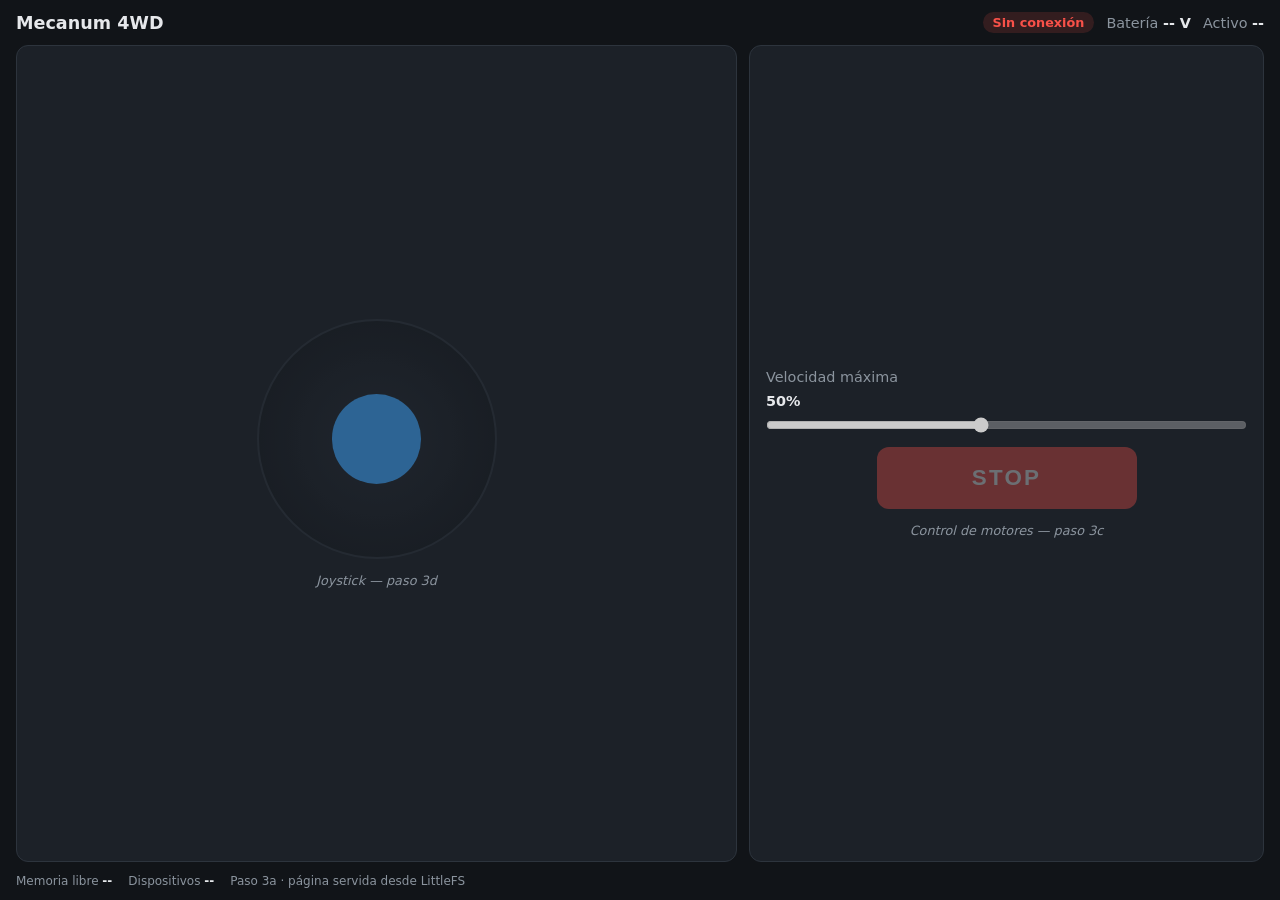
==== firmware/test_web/data/index.html @ 3074cd60 "Paso 3a test_web: página de control servida desde LittleFS - Nuevo firmware/test_web: el robot crea " ====
<!DOCTYPE html>
<html lang="es">
<head>
  <meta charset="utf-8">
  <meta name="viewport" content="width=device-width, initial-scale=1, maximum-scale=1, user-scalable=no">
  <meta name="theme-color" content="#111418">
  <title>Mecanum Robot</title>
  <link rel="stylesheet" href="style.css">
</head>
<body>
  <!-- Barra superior: estado de conexión y telemetría -->
  <header>
    <h1>Mecanum 4WD</h1>
    <div class="estado">
      <span id="conexion" class="indicador desconectado">Sin conexión</span>
      <span class="dato">Batería <b id="bateria">-- V</b></span>
      <span class="dato">Activo <b id="uptime">--</b></span>
    </div>
  </header>

  <!-- Zona de control: se irá llenando en los sub-pasos 3b–3e -->
  <main>
    <section class="panel" id="zona-joystick">
      <div class="joystick-base">
        <div class="joystick-mando"></div>
      </div>
      <p class="pendiente">Joystick — paso 3d</p>
    </section>

    <section class="panel controles">
      <label>Velocidad máxima <b id="vel-valor">50%</b>
        <input type="range" id="vel-max" min="10" max="100" value="50" disabled>
      </label>
      <button id="stop" class="stop" disabled>STOP</button>
      <p class="pendiente">Control de motores — paso 3c</p>
    </section>
  </main>

  <footer>
    <span>Memoria libre <b id="heap">--</b></span>
    <span>Dispositivos <b id="clientes">--</b></span>
    <span>Paso 3a · página servida desde LittleFS</span>
  </footer>

  <script src="app.js"></script>
</body>
</html>
---- firmware/test_web/data/style.css ----
/* Página de control — Robot Mecanum 4WD
   Sin librerías externas: el celular no tiene internet en la red del robot. */

:root {
  --fondo: #111418;
  --panel: #1c2128;
  --borde: #2d343d;
  --texto: #e6e8eb;
  --suave: #8b949e;
  --acento: #3fa7ff;
  --ok: #3fb950;
  --error: #f85149;
}

* { box-sizing: border-box; margin: 0; padding: 0; }

html, body {
  height: 100%;
  background: var(--fondo);
  color: var(--texto);
  font-family: system-ui, -apple-system, "Segoe UI", Roboto, sans-serif;
  -webkit-user-select: none;
  user-select: none;
  -webkit-tap-highlight-color: transparent;
  touch-action: none;            /* evita zoom y scroll al usar el joystick */
}

body {
  display: flex;
  flex-direction: column;
  padding: 12px 16px;
  gap: 12px;
}

/* --- Barra superior --- */
header {
  display: flex;
  flex-wrap: wrap;
  align-items: center;
  justify-content: space-between;
  gap: 8px;
}
h1 { font-size: 1.1rem; font-weight: 600; }

.estado { display: flex; flex-wrap: wrap; gap: 12px; align-items: center; font-size: 0.9rem; }
.dato { color: var(--suave); }
.dato b { color: var(--texto); font-variant-numeric: tabular-nums; }

.indicador {
  padding: 3px 10px;
  border-radius: 999px;
  font-size: 0.8rem;
  font-weight: 600;
}
.indicador.conectado    { background: rgba(63, 185, 80, 0.15); color: var(--ok); }
.indicador.desconectado { background: rgba(248, 81, 73, 0.15); color: var(--error); }

/* --- Zona de control: dos columnas en horizontal, una en vertical --- */
main {
  flex: 1;
  display: grid;
  grid-template-columns: 1fr;
  gap: 12px;
  min-height: 0;
}
@media (orientation: landscape) {
  main { grid-template-columns: 1.4fr 1fr; }
}

.panel {
  background: var(--panel);
  border: 1px solid var(--borde);
  border-radius: 12px;
  padding: 16px;
  display: flex;
  flex-direction: column;
  align-items: center;
  justify-content: center;
  gap: 14px;
  min-height: 0;
}

/* --- Joystick (visual por ahora) --- */
.joystick-base {
  width: min(55vmin, 240px);
  aspect-ratio: 1;
  border-radius: 50%;
  border: 2px solid var(--borde);
  background: radial-gradient(circle, #232a33 0%, #181c22 70%);
  display: flex;
  align-items: center;
  justify-content: center;
  opacity: 0.5;
}
.joystick-mando {
  width: 38%;
  aspect-ratio: 1;
  border-radius: 50%;
  background: var(--acento);
}

/* --- Controles --- */
.controles label {
  width: 100%;
  display: flex;
  flex-direction: column;
  gap: 8px;
  font-size: 0.9rem;
  color: var(--suave);
}
.controles label b { color: var(--texto); }
input[type="range"] { width: 100%; accent-color: var(--acento); }

.stop {
  width: 100%;
  max-width: 260px;
  padding: 18px 0;
  border: none;
  border-radius: 12px;
  background: var(--error);
  color: #fff;
  font-size: 1.4rem;
  font-weight: 800;
  letter-spacing: 0.1em;
}
.stop:disabled { opacity: 0.35; }

.pendiente { font-size: 0.8rem; color: var(--suave); font-style: italic; }

/* --- Pie --- */
footer {
  display: flex;
  flex-wrap: wrap;
  gap: 4px 16px;
  font-size: 0.75rem;
  color: var(--suave);
}
footer b { color: var(--texto); font-variant-numeric: tabular-nums; }
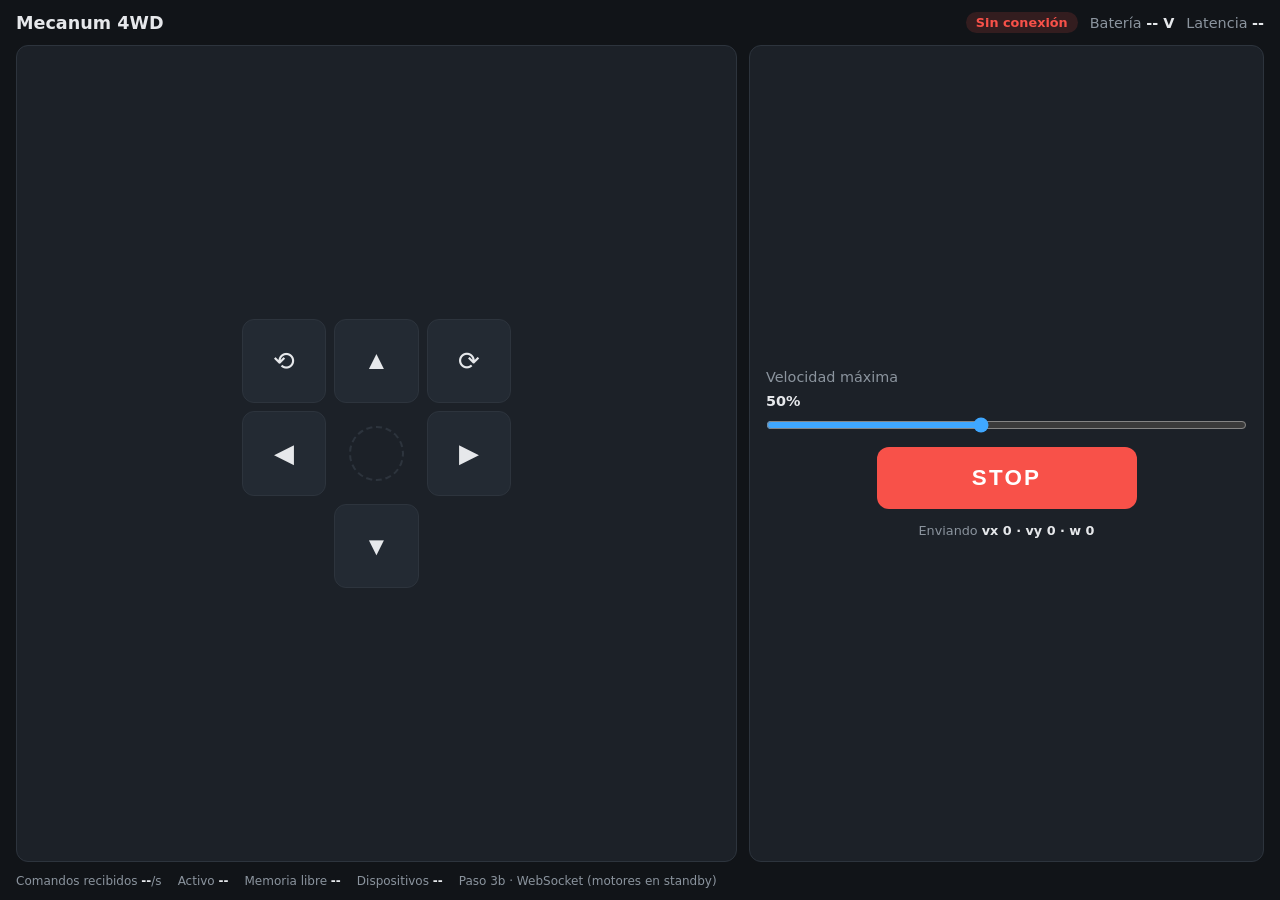
==== commit 7e3e061a: "Paso 3b test_web: control por WebSocket con failsafe - WebSocket /ws: la página envía "C vx vy w vma" ====
--- a/firmware/test_web/data/index.html
+++ b/firmware/test_web/data/index.html
@@ -13,33 +13,50 @@
     <h1>Mecanum 4WD</h1>
     <div class="estado">
       <span id="conexion" class="indicador desconectado">Sin conexión</span>
+      <span id="failsafe" class="indicador aviso oculto">Failsafe</span>
       <span class="dato">Batería <b id="bateria">-- V</b></span>
-      <span class="dato">Activo <b id="uptime">--</b></span>
+      <span class="dato">Latencia <b id="latencia">--</b></span>
     </div>
   </header>
 
-  <!-- Zona de control: se irá llenando en los sub-pasos 3b–3e -->
+  <!-- Aviso cuando otro dispositivo toma el control -->
+  <div id="aviso-tomado" class="aviso-tomado oculto">
+    Otro dispositivo tomó el control del robot.
+    <button id="recuperar">Recuperar control</button>
+  </div>
+
   <main>
-    <section class="panel" id="zona-joystick">
-      <div class="joystick-base">
-        <div class="joystick-mando"></div>
+    <!-- Botones de dirección: mantener presionado para mover.
+         El joystick los complementará en el paso 3d. -->
+    <section class="panel">
+      <div class="pad">
+        <button class="dir" data-w="-100"  aria-label="Rotar a la izquierda">⟲</button>
+        <button class="dir" data-vy="100"  aria-label="Adelante">▲</button>
+        <button class="dir" data-w="100"   aria-label="Rotar a la derecha">⟳</button>
+        <button class="dir" data-vx="-100" aria-label="Izquierda">◀</button>
+        <span class="centro"></span>
+        <button class="dir" data-vx="100"  aria-label="Derecha">▶</button>
+        <span></span>
+        <button class="dir" data-vy="-100" aria-label="Atrás">▼</button>
+        <span></span>
       </div>
-      <p class="pendiente">Joystick — paso 3d</p>
     </section>
 
     <section class="panel controles">
       <label>Velocidad máxima <b id="vel-valor">50%</b>
-        <input type="range" id="vel-max" min="10" max="100" value="50" disabled>
+        <input type="range" id="vel-max" min="10" max="100" value="50">
       </label>
-      <button id="stop" class="stop" disabled>STOP</button>
-      <p class="pendiente">Control de motores — paso 3c</p>
+      <button id="stop" class="stop">STOP</button>
+      <p class="enviando">Enviando <b id="cmd-actual">vx 0 · vy 0 · w 0</b></p>
     </section>
   </main>
 
   <footer>
+    <span>Comandos recibidos <b id="hz">--</b>/s</span>
+    <span>Activo <b id="uptime">--</b></span>
     <span>Memoria libre <b id="heap">--</b></span>
     <span>Dispositivos <b id="clientes">--</b></span>
-    <span>Paso 3a · página servida desde LittleFS</span>
+    <span>Paso 3b · WebSocket (motores en standby)</span>
   </footer>
 
   <script src="app.js"></script>
--- a/firmware/test_web/data/style.css
+++ b/firmware/test_web/data/style.css
@@ -10,6 +10,7 @@
   --acento: #3fa7ff;
   --ok: #3fb950;
   --error: #f85149;
+  --aviso: #d29922;
 }
 
 * { box-sizing: border-box; margin: 0; padding: 0; }
@@ -80,23 +81,32 @@
   min-height: 0;
 }
 
-/* --- Joystick (visual por ahora) --- */
-.joystick-base {
-  width: min(55vmin, 240px);
+/* --- Botones de dirección (mantener presionado) --- */
+.pad {
+  width: min(60vmin, 270px);
   aspect-ratio: 1;
+  display: grid;
+  grid-template-columns: repeat(3, 1fr);
+  grid-template-rows: repeat(3, 1fr);
+  gap: 8px;
+}
+.dir {
+  border: 1px solid var(--borde);
+  border-radius: 12px;
+  background: #232a33;
+  color: var(--texto);
+  font-size: 1.6rem;
+  touch-action: none;
+}
+.dir.activo {
+  background: var(--acento);
+  border-color: var(--acento);
+  color: #0b1220;
+}
+.centro {
   border-radius: 50%;
-  border: 2px solid var(--borde);
-  background: radial-gradient(circle, #232a33 0%, #181c22 70%);
-  display: flex;
-  align-items: center;
-  justify-content: center;
-  opacity: 0.5;
-}
-.joystick-mando {
-  width: 38%;
-  aspect-ratio: 1;
-  border-radius: 50%;
-  background: var(--acento);
+  border: 2px dashed var(--borde);
+  margin: 18%;
 }
 
 /* --- Controles --- */
@@ -124,8 +134,36 @@
   letter-spacing: 0.1em;
 }
 .stop:disabled { opacity: 0.35; }
+.stop:active { filter: brightness(1.25); }
 
-.pendiente { font-size: 0.8rem; color: var(--suave); font-style: italic; }
+.enviando { font-size: 0.8rem; color: var(--suave); }
+.enviando b { color: var(--texto); font-variant-numeric: tabular-nums; }
+
+/* --- Avisos --- */
+.indicador.aviso { background: rgba(210, 153, 34, 0.18); color: var(--aviso); }
+.oculto { display: none !important; }
+
+.aviso-tomado {
+  display: flex;
+  flex-wrap: wrap;
+  align-items: center;
+  justify-content: space-between;
+  gap: 8px 16px;
+  padding: 10px 14px;
+  border-radius: 10px;
+  background: rgba(210, 153, 34, 0.15);
+  border: 1px solid rgba(210, 153, 34, 0.4);
+  color: var(--aviso);
+  font-size: 0.9rem;
+}
+.aviso-tomado button {
+  padding: 8px 14px;
+  border: none;
+  border-radius: 8px;
+  background: var(--aviso);
+  color: #1a1300;
+  font-weight: 700;
+}
 
 /* --- Pie --- */
 footer {
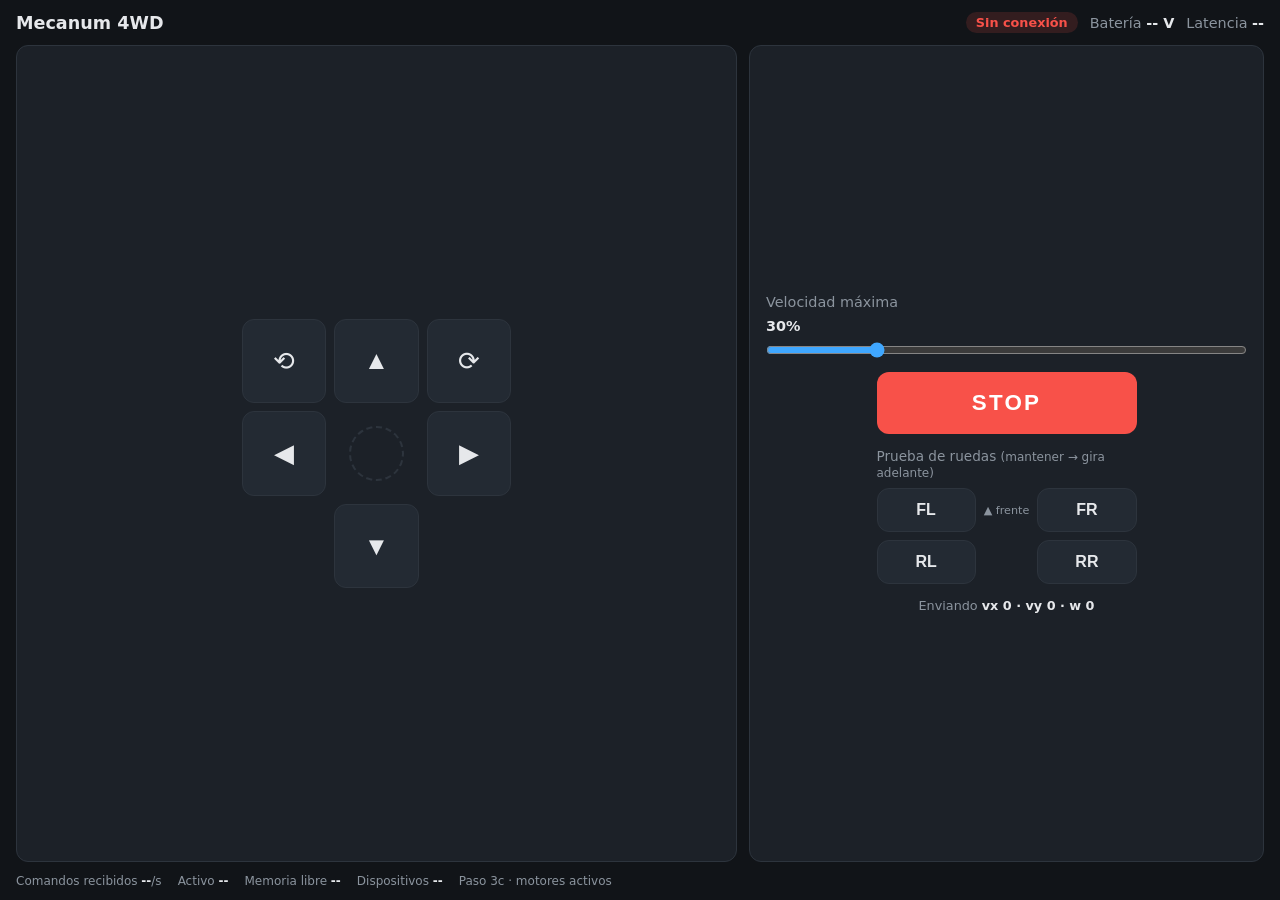
==== commit 30583705: "Paso 3c test_web: motores controlados desde la página - Cinemática mecanum en el robot: cada comando" ====
--- a/firmware/test_web/data/index.html
+++ b/firmware/test_web/data/index.html
@@ -43,10 +43,25 @@
     </section>
 
     <section class="panel controles">
-      <label>Velocidad máxima <b id="vel-valor">50%</b>
-        <input type="range" id="vel-max" min="10" max="100" value="50">
+      <label>Velocidad máxima <b id="vel-valor">30%</b>
+        <input type="range" id="vel-max" min="10" max="100" value="30">
       </label>
       <button id="stop" class="stop">STOP</button>
+
+      <!-- Prueba de ruedas: dispuestas como en el robot visto desde arriba.
+           Mantener presionado → solo esa rueda gira hacia ADELANTE. -->
+      <div class="prueba-ruedas">
+        <p>Prueba de ruedas <span>(mantener → gira adelante)</span></p>
+        <div class="ruedas">
+          <button class="dir rueda" data-rueda="0">FL</button>
+          <span class="frente">▲ frente</span>
+          <button class="dir rueda" data-rueda="1">FR</button>
+          <button class="dir rueda" data-rueda="2">RL</button>
+          <span></span>
+          <button class="dir rueda" data-rueda="3">RR</button>
+        </div>
+      </div>
+
       <p class="enviando">Enviando <b id="cmd-actual">vx 0 · vy 0 · w 0</b></p>
     </section>
   </main>
@@ -56,7 +71,7 @@
     <span>Activo <b id="uptime">--</b></span>
     <span>Memoria libre <b id="heap">--</b></span>
     <span>Dispositivos <b id="clientes">--</b></span>
-    <span>Paso 3b · WebSocket (motores en standby)</span>
+    <span>Paso 3c · motores activos</span>
   </footer>
 
   <script src="app.js"></script>
--- a/firmware/test_web/data/style.css
+++ b/firmware/test_web/data/style.css
@@ -136,6 +136,19 @@
 .stop:disabled { opacity: 0.35; }
 .stop:active { filter: brightness(1.25); }
 
+/* --- Prueba de ruedas --- */
+.prueba-ruedas { width: 100%; max-width: 260px; }
+.prueba-ruedas p { font-size: 0.85rem; color: var(--suave); margin-bottom: 8px; }
+.prueba-ruedas p span { font-size: 0.75rem; }
+.ruedas {
+  display: grid;
+  grid-template-columns: 1fr auto 1fr;
+  gap: 8px;
+  align-items: center;
+}
+.rueda { padding: 12px 0; font-size: 1rem; font-weight: 700; }
+.frente { font-size: 0.7rem; color: var(--suave); text-align: center; }
+
 .enviando { font-size: 0.8rem; color: var(--suave); }
 .enviando b { color: var(--texto); font-variant-numeric: tabular-nums; }
 
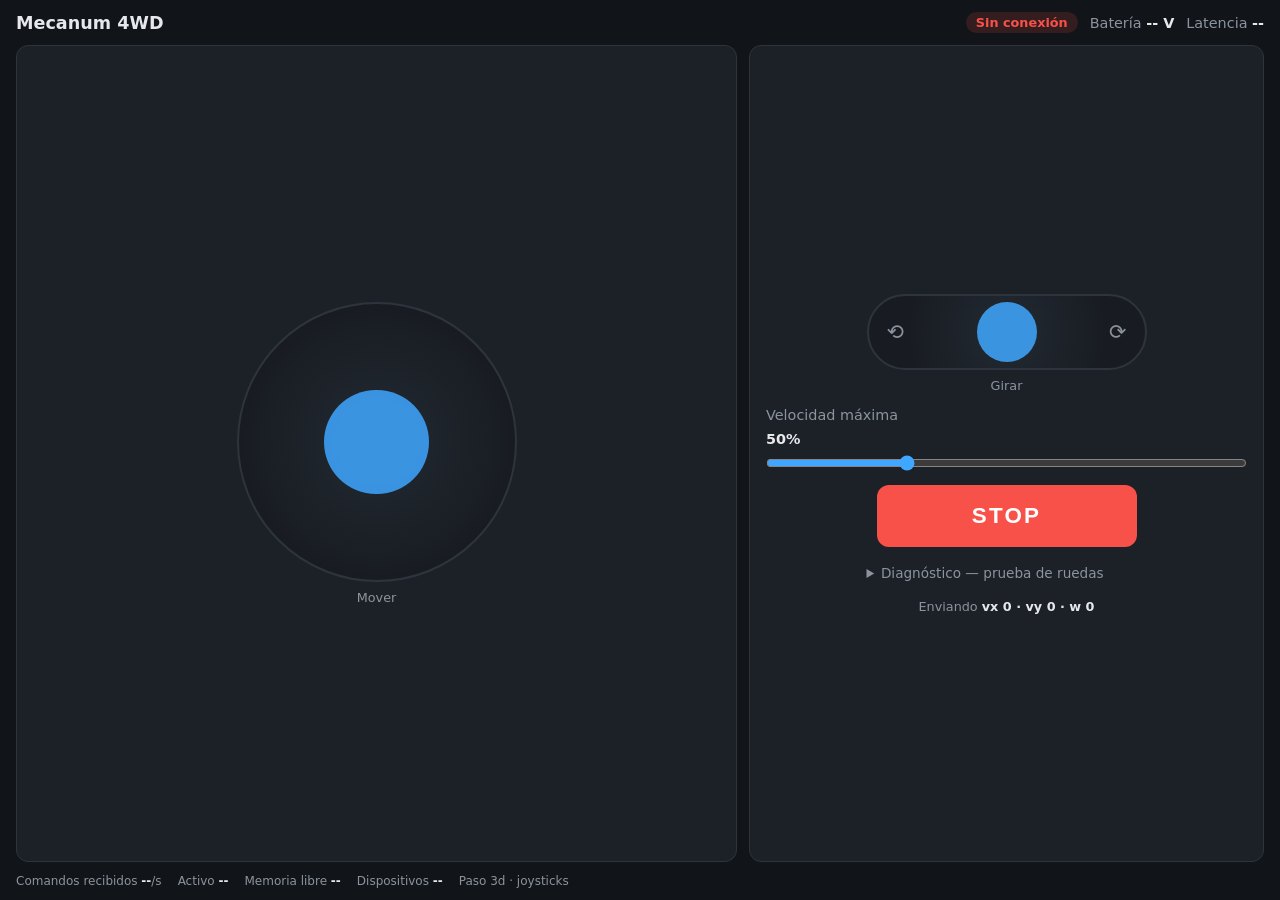
==== commit 0a15b258: "Paso 3d test_web: control con dos joysticks y velocidad proporcional - Página: joystick izquierdo pa" ====
--- a/firmware/test_web/data/index.html
+++ b/firmware/test_web/data/index.html
@@ -26,41 +26,41 @@
   </div>
 
   <main>
-    <!-- Botones de dirección: mantener presionado para mover.
-         El joystick los complementará en el paso 3d. -->
+    <!-- Joystick izquierdo: mover en cualquier dirección (vx, vy) -->
     <section class="panel">
-      <div class="pad">
-        <button class="dir" data-w="-100"  aria-label="Rotar a la izquierda">⟲</button>
-        <button class="dir" data-vy="100"  aria-label="Adelante">▲</button>
-        <button class="dir" data-w="100"   aria-label="Rotar a la derecha">⟳</button>
-        <button class="dir" data-vx="-100" aria-label="Izquierda">◀</button>
-        <span class="centro"></span>
-        <button class="dir" data-vx="100"  aria-label="Derecha">▶</button>
-        <span></span>
-        <button class="dir" data-vy="-100" aria-label="Atrás">▼</button>
-        <span></span>
+      <div id="joy-mover" class="joystick">
+        <div class="mando"></div>
       </div>
+      <p class="etiqueta">Mover</p>
     </section>
 
+    <!-- Columna derecha: girar, velocidad, STOP y diagnóstico -->
     <section class="panel controles">
-      <label>Velocidad máxima <b id="vel-valor">30%</b>
-        <input type="range" id="vel-max" min="10" max="100" value="30">
+      <div id="joy-girar" class="joystick horizontal">
+        <span class="flecha izq">⟲</span>
+        <div class="mando"></div>
+        <span class="flecha der">⟳</span>
+      </div>
+      <p class="etiqueta">Girar</p>
+
+      <label>Velocidad máxima <b id="vel-valor">50%</b>
+        <input type="range" id="vel-max" min="30" max="100" value="50">
       </label>
       <button id="stop" class="stop">STOP</button>
 
-      <!-- Prueba de ruedas: dispuestas como en el robot visto desde arriba.
-           Mantener presionado → solo esa rueda gira hacia ADELANTE. -->
-      <div class="prueba-ruedas">
-        <p>Prueba de ruedas <span>(mantener → gira adelante)</span></p>
+      <!-- Diagnóstico: prueba de ruedas (plegado por defecto) -->
+      <details class="diagnostico">
+        <summary>Diagnóstico — prueba de ruedas</summary>
+        <p class="ayuda">Mantener presionado → solo esa rueda gira adelante</p>
         <div class="ruedas">
-          <button class="dir rueda" data-rueda="0">FL</button>
+          <button class="rueda" data-rueda="0">FL</button>
           <span class="frente">▲ frente</span>
-          <button class="dir rueda" data-rueda="1">FR</button>
-          <button class="dir rueda" data-rueda="2">RL</button>
+          <button class="rueda" data-rueda="1">FR</button>
+          <button class="rueda" data-rueda="2">RL</button>
           <span></span>
-          <button class="dir rueda" data-rueda="3">RR</button>
+          <button class="rueda" data-rueda="3">RR</button>
         </div>
-      </div>
+      </details>
 
       <p class="enviando">Enviando <b id="cmd-actual">vx 0 · vy 0 · w 0</b></p>
     </section>
@@ -71,7 +71,7 @@
     <span>Activo <b id="uptime">--</b></span>
     <span>Memoria libre <b id="heap">--</b></span>
     <span>Dispositivos <b id="clientes">--</b></span>
-    <span>Paso 3c · motores activos</span>
+    <span>Paso 3d · joysticks</span>
   </footer>
 
   <script src="app.js"></script>
--- a/firmware/test_web/data/style.css
+++ b/firmware/test_web/data/style.css
@@ -23,7 +23,7 @@
   -webkit-user-select: none;
   user-select: none;
   -webkit-tap-highlight-color: transparent;
-  touch-action: none;            /* evita zoom y scroll al usar el joystick */
+  touch-action: manipulation;    /* sin zoom por doble toque; los joysticks usan touch-action: none */
 }
 
 body {
@@ -81,33 +81,48 @@
   min-height: 0;
 }
 
-/* --- Botones de dirección (mantener presionado) --- */
-.pad {
-  width: min(60vmin, 270px);
+/* --- Joysticks --- */
+.joystick {
+  position: relative;
+  width: min(62vmin, 280px);
   aspect-ratio: 1;
-  display: grid;
-  grid-template-columns: repeat(3, 1fr);
-  grid-template-rows: repeat(3, 1fr);
-  gap: 8px;
-}
-.dir {
-  border: 1px solid var(--borde);
-  border-radius: 12px;
-  background: #232a33;
-  color: var(--texto);
-  font-size: 1.6rem;
-  touch-action: none;
-}
-.dir.activo {
+  border-radius: 50%;
+  border: 2px solid var(--borde);
+  background: radial-gradient(circle, #232a33 0%, #181c22 70%);
+  display: flex;
+  align-items: center;
+  justify-content: center;
+  touch-action: none;            /* el dedo mueve el joystick, no la página */
+}
+.joystick.horizontal {
+  width: 100%;
+  max-width: 280px;
+  aspect-ratio: auto;
+  height: 76px;
+  border-radius: 999px;
+  justify-content: center;
+}
+.mando {
+  width: 38%;
+  aspect-ratio: 1;
+  border-radius: 50%;
   background: var(--acento);
-  border-color: var(--acento);
-  color: #0b1220;
-}
-.centro {
-  border-radius: 50%;
-  border: 2px dashed var(--borde);
-  margin: 18%;
-}
+  opacity: 0.85;
+  pointer-events: none;
+}
+.joystick.horizontal .mando { width: 60px; height: 60px; }
+.joystick.activo { border-color: var(--acento); }
+.joystick.activo .mando { opacity: 1; }
+.flecha {
+  position: absolute;
+  font-size: 1.3rem;
+  color: var(--suave);
+  pointer-events: none;
+}
+.flecha.izq { left: 18px; }
+.flecha.der { right: 18px; }
+
+.etiqueta { font-size: 0.8rem; color: var(--suave); margin-top: -6px; }
 
 /* --- Controles --- */
 .controles label {
@@ -136,18 +151,39 @@
 .stop:disabled { opacity: 0.35; }
 .stop:active { filter: brightness(1.25); }
 
-/* --- Prueba de ruedas --- */
-.prueba-ruedas { width: 100%; max-width: 260px; }
-.prueba-ruedas p { font-size: 0.85rem; color: var(--suave); margin-bottom: 8px; }
-.prueba-ruedas p span { font-size: 0.75rem; }
+/* --- Diagnóstico: prueba de ruedas (plegable) --- */
+.diagnostico { width: 100%; max-width: 280px; font-size: 0.85rem; color: var(--suave); }
+.diagnostico summary { cursor: pointer; padding: 4px 0; }
+.diagnostico .ayuda { font-size: 0.75rem; margin: 6px 0 8px; }
 .ruedas {
   display: grid;
   grid-template-columns: 1fr auto 1fr;
   gap: 8px;
   align-items: center;
 }
-.rueda { padding: 12px 0; font-size: 1rem; font-weight: 700; }
+.rueda {
+  padding: 12px 0;
+  border: 1px solid var(--borde);
+  border-radius: 10px;
+  background: #232a33;
+  color: var(--texto);
+  font-size: 1rem;
+  font-weight: 700;
+  touch-action: none;
+}
+.rueda.activo { background: var(--acento); border-color: var(--acento); color: #0b1220; }
 .frente { font-size: 0.7rem; color: var(--suave); text-align: center; }
+
+/* --- Celular en horizontal (poca altura): compactar --- */
+@media (max-height: 500px) {
+  body { padding: 8px 12px; gap: 8px; }
+  .panel { padding: 10px; gap: 10px; }
+  .controles { justify-content: flex-start; overflow-y: auto; }
+  .joystick { width: min(58vh, 260px); }
+  .joystick.horizontal { height: 64px; }
+  .joystick.horizontal .mando { width: 50px; height: 50px; }
+  .stop { padding: 12px 0; font-size: 1.2rem; }
+}
 
 .enviando { font-size: 0.8rem; color: var(--suave); }
 .enviando b { color: var(--texto); font-variant-numeric: tabular-nums; }
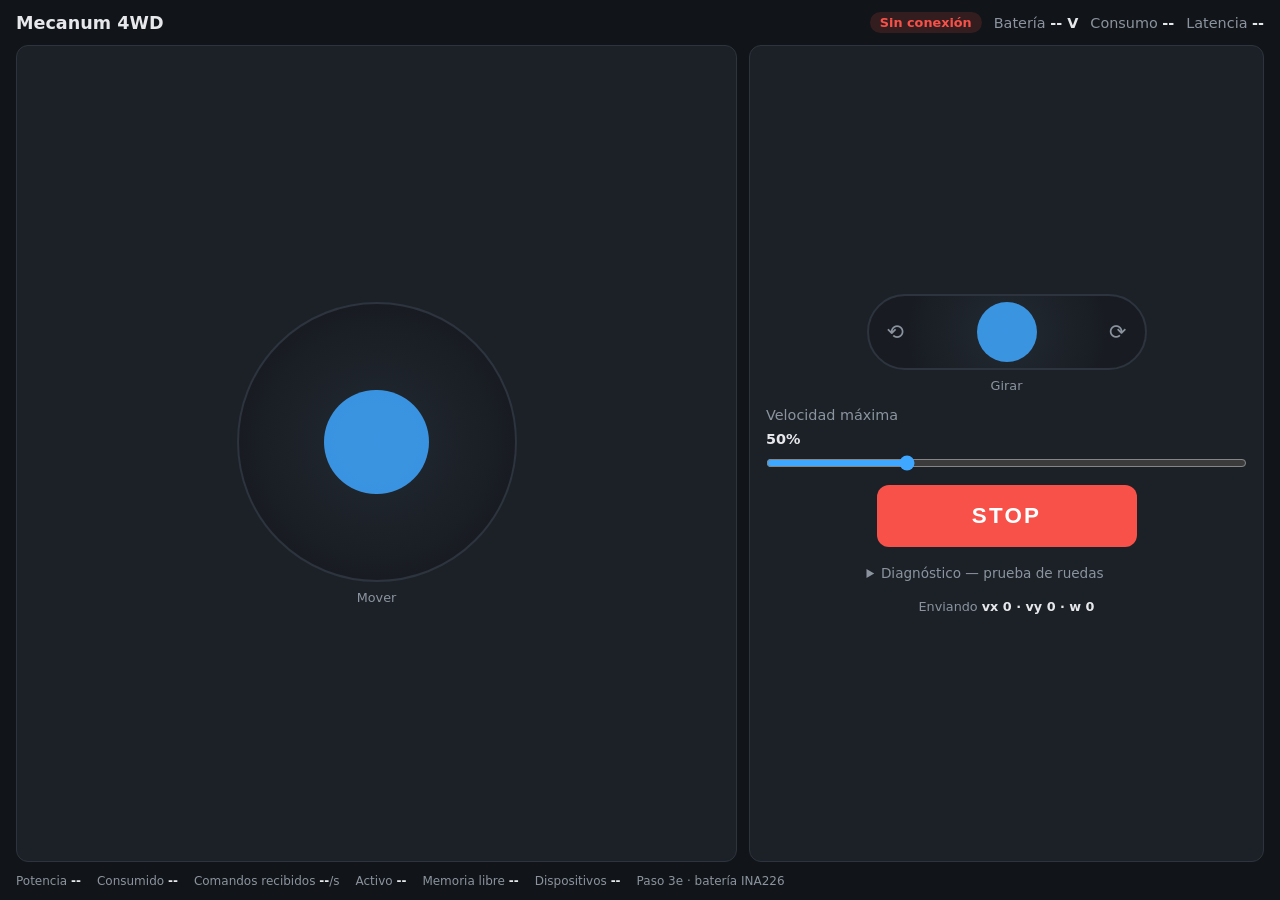
==== commit 75a540a4: "Paso 3e test_web: telemetría de batería con INA226 - Lectura del INA226 (0x40, shunt R010) por I2C s" ====
--- a/firmware/test_web/data/index.html
+++ b/firmware/test_web/data/index.html
@@ -14,7 +14,9 @@
     <div class="estado">
       <span id="conexion" class="indicador desconectado">Sin conexión</span>
       <span id="failsafe" class="indicador aviso oculto">Failsafe</span>
+      <span id="bat-aviso" class="indicador oculto"></span>
       <span class="dato">Batería <b id="bateria">-- V</b></span>
+      <span class="dato">Consumo <b id="corriente">--</b></span>
       <span class="dato">Latencia <b id="latencia">--</b></span>
     </div>
   </header>
@@ -67,11 +69,13 @@
   </main>
 
   <footer>
+    <span>Potencia <b id="potencia">--</b></span>
+    <span>Consumido <b id="mah">--</b></span>
     <span>Comandos recibidos <b id="hz">--</b>/s</span>
     <span>Activo <b id="uptime">--</b></span>
     <span>Memoria libre <b id="heap">--</b></span>
     <span>Dispositivos <b id="clientes">--</b></span>
-    <span>Paso 3d · joysticks</span>
+    <span>Paso 3e · batería INA226</span>
   </footer>
 
   <script src="app.js"></script>
--- a/firmware/test_web/data/style.css
+++ b/firmware/test_web/data/style.css
@@ -190,6 +190,7 @@
 
 /* --- Avisos --- */
 .indicador.aviso { background: rgba(210, 153, 34, 0.18); color: var(--aviso); }
+.indicador.critico { background: var(--error); color: #fff; }
 .oculto { display: none !important; }
 
 .aviso-tomado {
